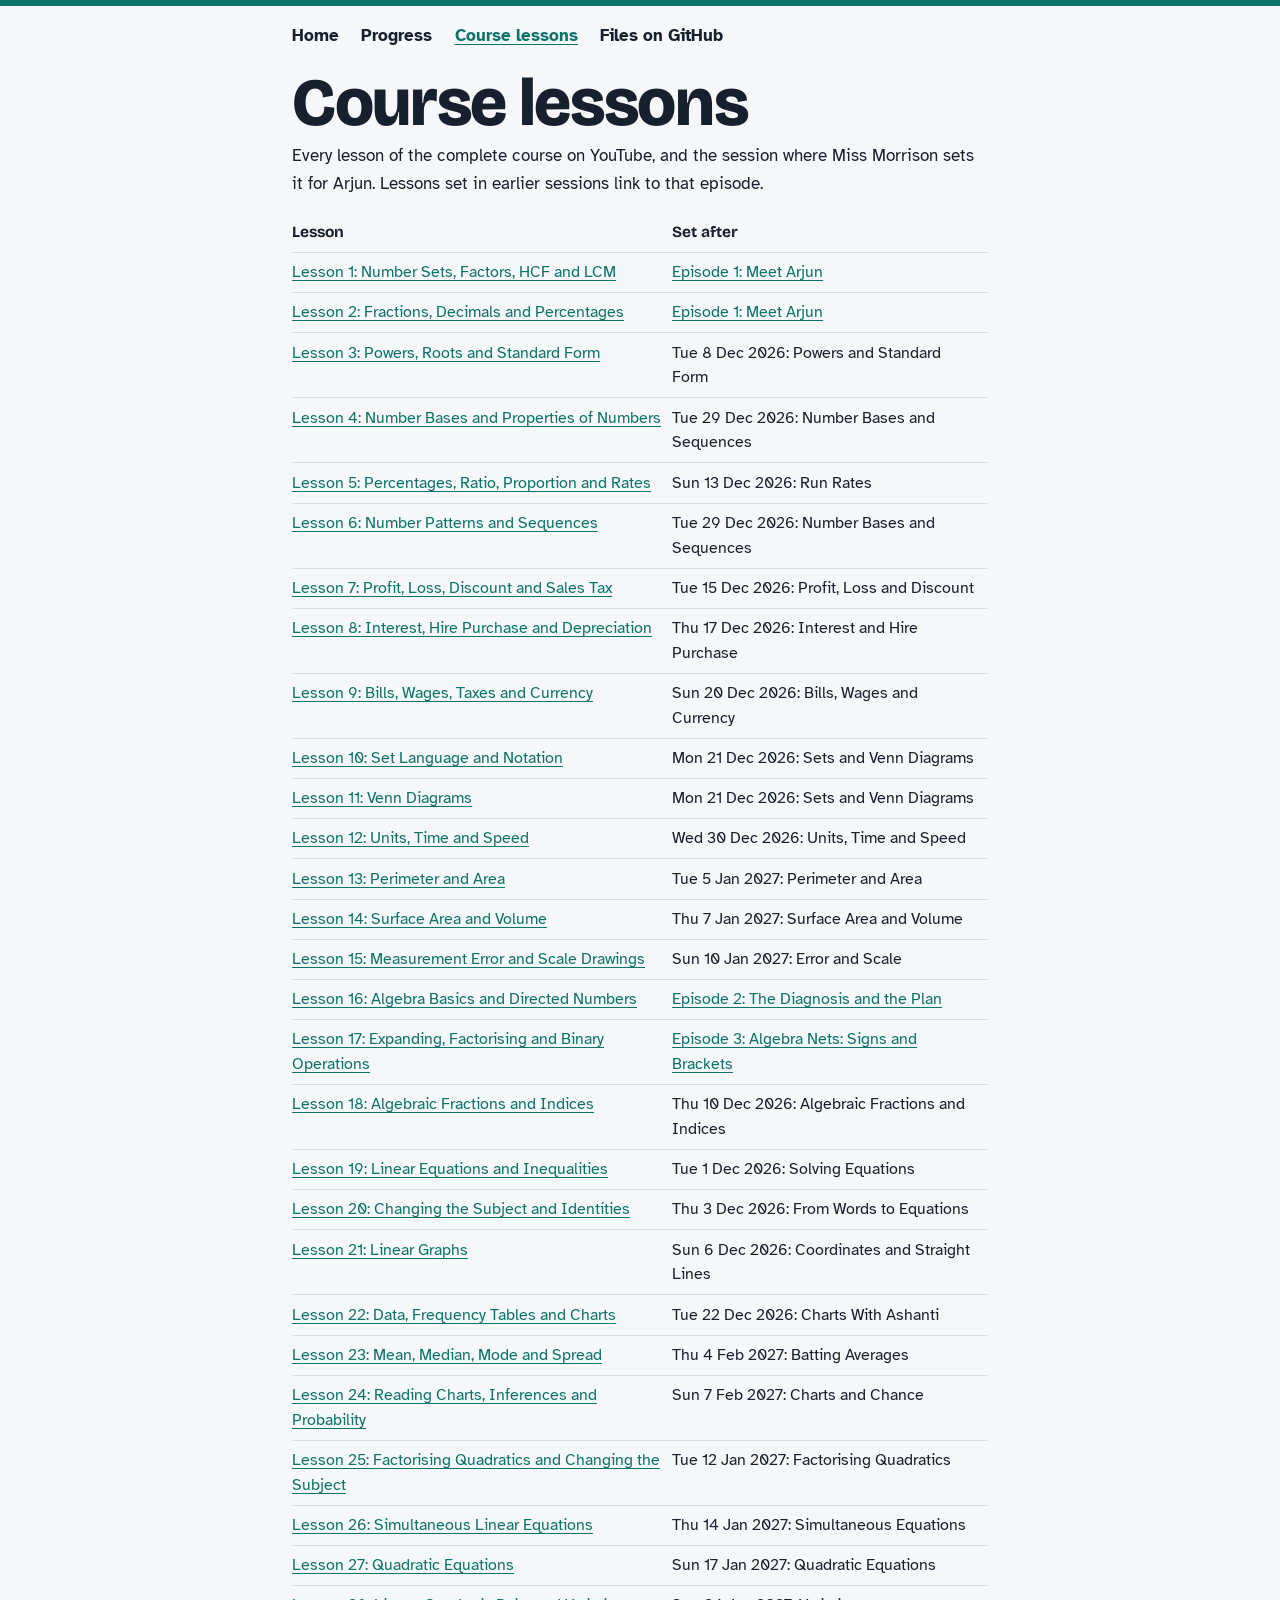
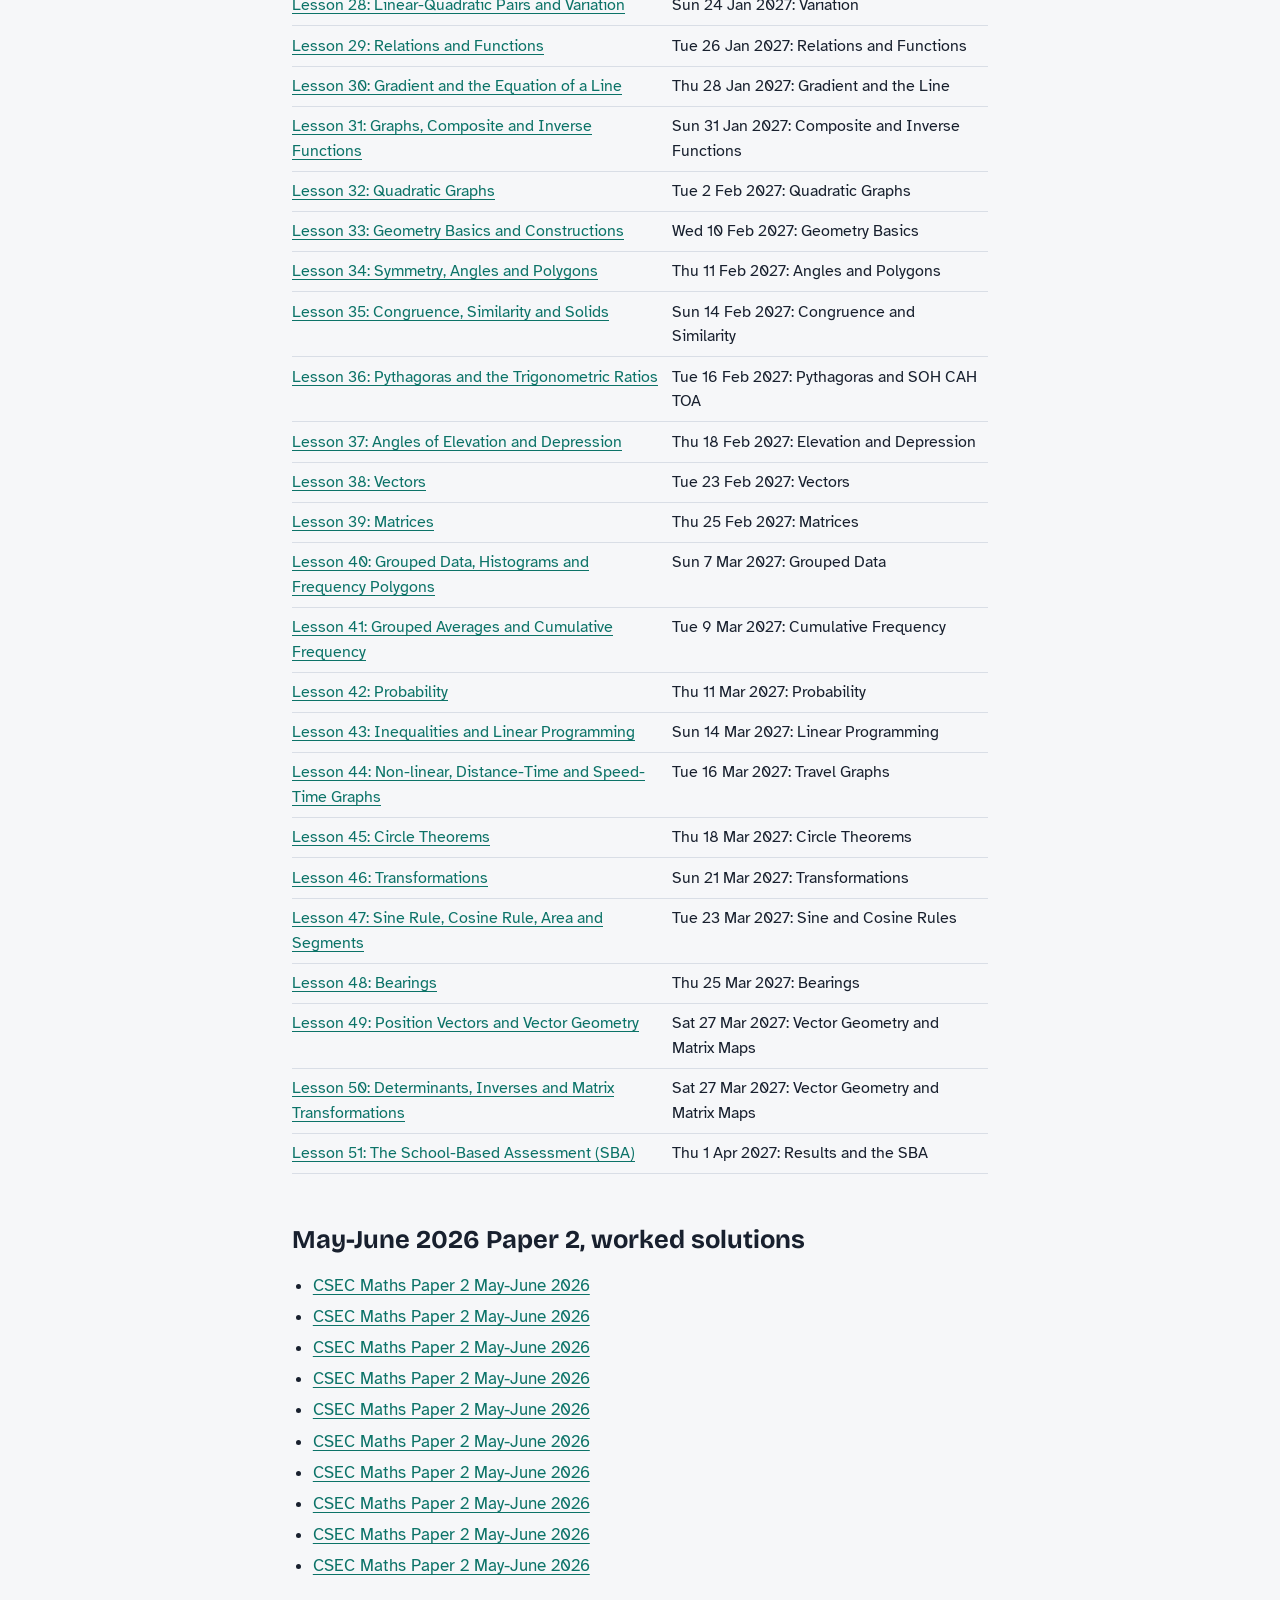
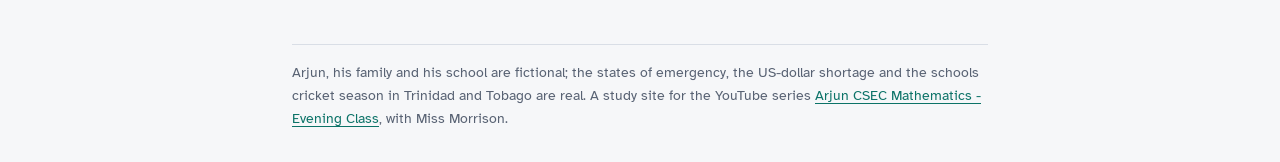
==== course.html @ dff7ee0b "Week 1: study site, episodes 1-3, question sheets, answers and corrections Co-Authored-By: Claude Op" ====
<!doctype html>
<html lang="en">
<head>
<meta charset="utf-8">
<meta name="viewport" content="width=device-width, initial-scale=1">
<title>Course lessons | Arjun Ramdeen</title>
<link rel="preconnect" href="https://fonts.googleapis.com">
<link rel="preconnect" href="https://fonts.gstatic.com" crossorigin>
<link rel="stylesheet" href="https://fonts.googleapis.com/css2?family=Atkinson+Hyperlegible:ital,wght@0,400;0,700;1,400&family=Bricolage+Grotesque:opsz,wght@12..96,600;12..96,800&family=Caveat:wght@600&display=swap">
<link rel="stylesheet" href="assets/site.css">
<style>:root { --accent: #0c7368; --accent-soft: #d9efec; }
@media (prefers-color-scheme: dark) { :root { --accent-soft: #262a33; } }</style>
</head>
<body class="top">
<div class="wrap">
<nav class="nav" aria-label="Site"><a href="index.html">Home</a><a href="index.html#road">Progress</a><a href="course.html" aria-current="page">Course lessons</a><a href="https://github.com/baughg/arjun.csec.2027.mathematics">Files on GitHub</a></nav>
<h1>Course lessons</h1>
<p>Every lesson of the complete course on YouTube, and the session where Miss Morrison sets it for Arjun. Lessons set in earlier sessions link to that episode.</p>
<table><tr><th>Lesson</th><th>Set after</th></tr>
<tr><td><a href="https://youtu.be/4TbGLOBE1W4">Lesson 1: Number Sets, Factors, HCF and LCM</a></td><td><a href="episodes/ep-01.html">Episode 1: Meet Arjun</a></td></tr>
<tr><td><a href="https://youtu.be/-sMInE3QpkY">Lesson 2: Fractions, Decimals and Percentages</a></td><td><a href="episodes/ep-01.html">Episode 1: Meet Arjun</a></td></tr>
<tr><td><a href="https://youtu.be/NlP2aVE6nc8">Lesson 3: Powers, Roots and Standard Form</a></td><td>Tue 8 Dec 2026: Powers and Standard Form</td></tr>
<tr><td><a href="https://youtu.be/EwvetPlFLZs">Lesson 4: Number Bases and Properties of Numbers</a></td><td>Tue 29 Dec 2026: Number Bases and Sequences</td></tr>
<tr><td><a href="https://youtu.be/UZWyPr8FP6A">Lesson 5: Percentages, Ratio, Proportion and Rates</a></td><td>Sun 13 Dec 2026: Run Rates</td></tr>
<tr><td><a href="https://youtu.be/-hEsmsmsu9A">Lesson 6: Number Patterns and Sequences</a></td><td>Tue 29 Dec 2026: Number Bases and Sequences</td></tr>
<tr><td><a href="https://youtu.be/UdYXzppyRr4">Lesson 7: Profit, Loss, Discount and Sales Tax</a></td><td>Tue 15 Dec 2026: Profit, Loss and Discount</td></tr>
<tr><td><a href="https://youtu.be/cupWryNkZ3k">Lesson 8: Interest, Hire Purchase and Depreciation</a></td><td>Thu 17 Dec 2026: Interest and Hire Purchase</td></tr>
<tr><td><a href="https://youtu.be/y94GaE83WGQ">Lesson 9: Bills, Wages, Taxes and Currency</a></td><td>Sun 20 Dec 2026: Bills, Wages and Currency</td></tr>
<tr><td><a href="https://youtu.be/X_YkMWZ2NMM">Lesson 10: Set Language and Notation</a></td><td>Mon 21 Dec 2026: Sets and Venn Diagrams</td></tr>
<tr><td><a href="https://youtu.be/xXwsnUObrCY">Lesson 11: Venn Diagrams</a></td><td>Mon 21 Dec 2026: Sets and Venn Diagrams</td></tr>
<tr><td><a href="https://youtu.be/fufqn0YD3iY">Lesson 12: Units, Time and Speed</a></td><td>Wed 30 Dec 2026: Units, Time and Speed</td></tr>
<tr><td><a href="https://youtu.be/HuiR5GMhMa8">Lesson 13: Perimeter and Area</a></td><td>Tue 5 Jan 2027: Perimeter and Area</td></tr>
<tr><td><a href="https://youtu.be/OoOTmwRr4HU">Lesson 14: Surface Area and Volume</a></td><td>Thu 7 Jan 2027: Surface Area and Volume</td></tr>
<tr><td><a href="https://youtu.be/UGsI-bIMFu0">Lesson 15: Measurement Error and Scale Drawings</a></td><td>Sun 10 Jan 2027: Error and Scale</td></tr>
<tr><td><a href="https://youtu.be/4-Zzax2aoyw">Lesson 16: Algebra Basics and Directed Numbers</a></td><td><a href="episodes/ep-02.html">Episode 2: The Diagnosis and the Plan</a></td></tr>
<tr><td><a href="https://youtu.be/uGooCxmFCk0">Lesson 17: Expanding, Factorising and Binary Operations</a></td><td><a href="episodes/ep-03.html">Episode 3: Algebra Nets: Signs and Brackets</a></td></tr>
<tr><td><a href="https://youtu.be/RdrYvrP3B8c">Lesson 18: Algebraic Fractions and Indices</a></td><td>Thu 10 Dec 2026: Algebraic Fractions and Indices</td></tr>
<tr><td><a href="https://youtu.be/94bKhHAmcm0">Lesson 19: Linear Equations and Inequalities</a></td><td>Tue 1 Dec 2026: Solving Equations</td></tr>
<tr><td><a href="https://youtu.be/3gPwBpdkwMA">Lesson 20: Changing the Subject and Identities</a></td><td>Thu 3 Dec 2026: From Words to Equations</td></tr>
<tr><td><a href="https://youtu.be/qVE9czSgM_A">Lesson 21: Linear Graphs</a></td><td>Sun 6 Dec 2026: Coordinates and Straight Lines</td></tr>
<tr><td><a href="https://youtu.be/QpU2pY22WXw">Lesson 22: Data, Frequency Tables and Charts</a></td><td>Tue 22 Dec 2026: Charts With Ashanti</td></tr>
<tr><td><a href="https://youtu.be/nJw788AX_fA">Lesson 23: Mean, Median, Mode and Spread</a></td><td>Thu 4 Feb 2027: Batting Averages</td></tr>
<tr><td><a href="https://youtu.be/ZWjRyQLd3ZY">Lesson 24: Reading Charts, Inferences and Probability</a></td><td>Sun 7 Feb 2027: Charts and Chance</td></tr>
<tr><td><a href="https://youtu.be/LGgN0Dso6To">Lesson 25: Factorising Quadratics and Changing the Subject</a></td><td>Tue 12 Jan 2027: Factorising Quadratics</td></tr>
<tr><td><a href="https://youtu.be/WxdUrHyGJH8">Lesson 26: Simultaneous Linear Equations</a></td><td>Thu 14 Jan 2027: Simultaneous Equations</td></tr>
<tr><td><a href="https://youtu.be/gunoKaPBnhc">Lesson 27: Quadratic Equations</a></td><td>Sun 17 Jan 2027: Quadratic Equations</td></tr>
<tr><td><a href="https://youtu.be/XQ1wW_QryIs">Lesson 28: Linear-Quadratic Pairs and Variation</a></td><td>Sun 24 Jan 2027: Variation</td></tr>
<tr><td><a href="https://youtu.be/JBk09IVM034">Lesson 29: Relations and Functions</a></td><td>Tue 26 Jan 2027: Relations and Functions</td></tr>
<tr><td><a href="https://youtu.be/QpE2GsDDZIY">Lesson 30: Gradient and the Equation of a Line</a></td><td>Thu 28 Jan 2027: Gradient and the Line</td></tr>
<tr><td><a href="https://youtu.be/xxKrayTIXxk">Lesson 31: Graphs, Composite and Inverse Functions</a></td><td>Sun 31 Jan 2027: Composite and Inverse Functions</td></tr>
<tr><td><a href="https://youtu.be/w9Z3gyn5f9Y">Lesson 32: Quadratic Graphs</a></td><td>Tue 2 Feb 2027: Quadratic Graphs</td></tr>
<tr><td><a href="https://youtu.be/ynxkZb6mLgY">Lesson 33: Geometry Basics and Constructions</a></td><td>Wed 10 Feb 2027: Geometry Basics</td></tr>
<tr><td><a href="https://youtu.be/pEYXm2aI_kE">Lesson 34: Symmetry, Angles and Polygons</a></td><td>Thu 11 Feb 2027: Angles and Polygons</td></tr>
<tr><td><a href="https://youtu.be/V5wwWWcCDH0">Lesson 35: Congruence, Similarity and Solids</a></td><td>Sun 14 Feb 2027: Congruence and Similarity</td></tr>
<tr><td><a href="https://youtu.be/U-PAJnl_0XQ">Lesson 36: Pythagoras and the Trigonometric Ratios</a></td><td>Tue 16 Feb 2027: Pythagoras and SOH CAH TOA</td></tr>
<tr><td><a href="https://youtu.be/X-Q8E8dVgYo">Lesson 37: Angles of Elevation and Depression</a></td><td>Thu 18 Feb 2027: Elevation and Depression</td></tr>
<tr><td><a href="https://youtu.be/C__YDLQX4pM">Lesson 38: Vectors</a></td><td>Tue 23 Feb 2027: Vectors</td></tr>
<tr><td><a href="https://youtu.be/9R8lv8D24eE">Lesson 39: Matrices</a></td><td>Thu 25 Feb 2027: Matrices</td></tr>
<tr><td><a href="https://youtu.be/PABhkYTqZEQ">Lesson 40: Grouped Data, Histograms and Frequency Polygons</a></td><td>Sun 7 Mar 2027: Grouped Data</td></tr>
<tr><td><a href="https://youtu.be/0GwjTHONLjQ">Lesson 41: Grouped Averages and Cumulative Frequency</a></td><td>Tue 9 Mar 2027: Cumulative Frequency</td></tr>
<tr><td><a href="https://youtu.be/IqUvmuZiPwQ">Lesson 42: Probability</a></td><td>Thu 11 Mar 2027: Probability</td></tr>
<tr><td><a href="https://youtu.be/D7ScF8Ida-E">Lesson 43: Inequalities and Linear Programming</a></td><td>Sun 14 Mar 2027: Linear Programming</td></tr>
<tr><td><a href="https://youtu.be/zKPtgSkFG1Y">Lesson 44: Non-linear, Distance-Time and Speed-Time Graphs</a></td><td>Tue 16 Mar 2027: Travel Graphs</td></tr>
<tr><td><a href="https://youtu.be/JeBlvEZcjTk">Lesson 45: Circle Theorems</a></td><td>Thu 18 Mar 2027: Circle Theorems</td></tr>
<tr><td><a href="https://youtu.be/EekqIgsmKDE">Lesson 46: Transformations</a></td><td>Sun 21 Mar 2027: Transformations</td></tr>
<tr><td><a href="https://youtu.be/DItgl2_wCZo">Lesson 47: Sine Rule, Cosine Rule, Area and Segments</a></td><td>Tue 23 Mar 2027: Sine and Cosine Rules</td></tr>
<tr><td><a href="https://youtu.be/0aiWkfwkAJo">Lesson 48: Bearings</a></td><td>Thu 25 Mar 2027: Bearings</td></tr>
<tr><td><a href="https://youtu.be/EW5zbJ-vrRg">Lesson 49: Position Vectors and Vector Geometry</a></td><td>Sat 27 Mar 2027: Vector Geometry and Matrix Maps</td></tr>
<tr><td><a href="https://youtu.be/csuFlkZ1Huk">Lesson 50: Determinants, Inverses and Matrix Transformations</a></td><td>Sat 27 Mar 2027: Vector Geometry and Matrix Maps</td></tr>
<tr><td><a href="https://youtu.be/NNbPpdOEgXk">Lesson 51: The School-Based Assessment (SBA)</a></td><td>Thu 1 Apr 2027: Results and the SBA</td></tr>
</table>
<h2>May-June 2026 Paper 2, worked solutions</h2><ul><li><a href="https://youtu.be/rTIMwh29Wcc">CSEC Maths Paper 2 May-June 2026</a></li><li><a href="https://youtu.be/x7BOBFCplCQ">CSEC Maths Paper 2 May-June 2026</a></li><li><a href="https://youtu.be/JXQcQrXpl8U">CSEC Maths Paper 2 May-June 2026</a></li><li><a href="https://youtu.be/9PjaBzKTe7o">CSEC Maths Paper 2 May-June 2026</a></li><li><a href="https://youtu.be/1kuU0Pov0dg">CSEC Maths Paper 2 May-June 2026</a></li><li><a href="https://youtu.be/zVfCmP1AMRI">CSEC Maths Paper 2 May-June 2026</a></li><li><a href="https://youtu.be/c2-aRJSc5HM">CSEC Maths Paper 2 May-June 2026</a></li><li><a href="https://youtu.be/SbnsQZdtHkI">CSEC Maths Paper 2 May-June 2026</a></li><li><a href="https://youtu.be/-dh3WE-8pn8">CSEC Maths Paper 2 May-June 2026</a></li><li><a href="https://youtu.be/EoWoKQRGbsI">CSEC Maths Paper 2 May-June 2026</a></li></ul>
<footer>Arjun, his family and his school are fictional; the states of emergency, the US-dollar shortage and the schools cricket season in Trinidad and Tobago are real. A study site for the YouTube series <a href="https://www.youtube.com/playlist?list=PLBsG3tuxOrZE">Arjun CSEC Mathematics - Evening Class</a>, with Miss Morrison.</footer>
</div>
</body>
</html>
---- assets/site.css ----
:root {
  --ink: #18202e;
  --muted: #586273;
  --paper: #f6f7f9;
  --card: #ffffff;
  --rule: #d9dee6;
  --red: #c4162c;
  --accent: #a82c62;
  --accent-soft: #f6e1ea;
  --measure: 46rem;
}
@media (prefers-color-scheme: dark) {
  :root {
    --ink: #e8ebf0;
    --muted: #a3adbb;
    --paper: #141922;
    --card: #1c2330;
    --rule: #2e3746;
    --red: #ff7183;
    --accent-soft: #2a2230;
  }
}
* { box-sizing: border-box; }
html { -webkit-text-size-adjust: 100%; }
body {
  margin: 0;
  background: var(--paper);
  color: var(--ink);
  font: 1.0625rem/1.6 "Atkinson Hyperlegible", system-ui, sans-serif;
}
a { color: var(--accent); text-underline-offset: 0.18em; }
a:focus-visible, summary:focus-visible { outline: 3px solid var(--accent); outline-offset: 3px; border-radius: 2px; }
h1, h2, h3 { font-family: "Bricolage Grotesque", system-ui, sans-serif; line-height: 1.15; margin: 0; }
h1 { font-size: clamp(2.4rem, 7vw, 4.2rem); font-weight: 800; letter-spacing: -0.02em; }
h2 { font-size: 1.6rem; font-weight: 700; margin: 3.2rem 0 1rem; }
h3 { font-size: 1.15rem; font-weight: 700; margin: 1.6rem 0 0.4rem; }
p { margin: 0 0 1rem; }
ul, ol { padding-left: 1.3rem; }
li { margin: 0.25rem 0; }

.wrap { max-width: var(--measure); margin: 0 auto; padding: 0 1.25rem; }
.top { border-top: 6px solid var(--accent); }
.nav { display: flex; flex-wrap: wrap; gap: 0.4rem 1.4rem; padding: 1rem 0; font-weight: 700; }
.nav a { color: var(--ink); text-decoration: none; }
.nav a:hover, .nav a[aria-current] { color: var(--accent); text-decoration: underline; }

/* home hero: the student, then the cover from the YouTube playlist */
.hero { padding: 1.5rem 0 0.5rem; }
.hero .who { font-size: 1.2rem; color: var(--muted); max-width: 38rem; margin-top: 0.8rem; }
.hero img { width: 100%; height: auto; display: block; border-radius: 6px; margin: 1.6rem 0 1.2rem; }
.goal { font-size: 1.15rem; border-left: 4px solid var(--accent); padding-left: 0.9rem; }
.links { display: flex; flex-wrap: wrap; gap: 0.75rem; margin: 1.2rem 0 0; }
.button {
  display: inline-block; padding: 0.6rem 1rem; border-radius: 6px; font-weight: 700; text-decoration: none;
  background: var(--accent); color: #fff;
}
.button.quiet { background: transparent; color: var(--accent); box-shadow: inset 0 0 0 2px var(--accent); }

/* Miss Morrison's red pen */
.note {
  font-family: "Caveat", cursive; font-size: 1.7rem; line-height: 1.2; color: var(--red);
  margin: 1.2rem 0; transform: rotate(-0.6deg);
}
.note::after { content: " (Miss M)"; font-size: 1.2rem; }

/* the road: every session, oldest first, to the exam */
.status { font-size: 1.15rem; }
.road { list-style: none; padding: 0; margin: 1.5rem 0 0; position: relative; }
.road::before {
  content: ""; position: absolute; left: 0.55rem; top: 0.6rem; bottom: 0.6rem; width: 3px; background: var(--rule);
}
.road li { position: relative; padding: 0 0 1.1rem 2.4rem; margin: 0; }
.road li::before {
  content: ""; position: absolute; left: 0.12rem; top: 0.35rem; width: 0.9rem; height: 0.9rem; border-radius: 50%;
  background: var(--paper); border: 3px solid var(--rule);
}
.road li.done::before { background: var(--accent); border-color: var(--accent); }
.road li.done::after {
  content: ""; position: absolute; left: 0.55rem; top: -1rem; height: calc(100% + 0.2rem); width: 3px;
  background: var(--accent); z-index: -1;
}
.road li.next::before { border-color: var(--accent); }
.road li.phase { padding-top: 1rem; }
.road li.phase::before { display: none; }
.road li.phase h3 { margin: 0; color: var(--muted); font-size: 1rem; }
.road li.exam::before { width: 1.4rem; height: 1.4rem; left: -0.12rem; background: var(--ink); border-color: var(--ink); border-radius: 3px; }
.road .when { color: var(--muted); font-size: 0.95rem; }
.road .title { font-weight: 700; }
.road .focus { color: var(--muted); font-size: 0.95rem; }
.road .tag {
  display: inline-block; font-size: 0.8rem; font-weight: 700; padding: 0.05rem 0.45rem; border-radius: 4px;
  background: var(--accent-soft); color: var(--accent); margin-left: 0.3rem;
}
.road .note { font-size: 1.35rem; margin: 0.2rem 0 0; }
.road .note::after { content: ""; }
.road details { margin: 0; }
.road summary { cursor: pointer; color: var(--accent); font-weight: 700; padding: 0.2rem 0 1rem 2.4rem; }

/* skill profile */
.skills { display: grid; grid-template-columns: minmax(9rem, 14rem) 1fr; gap: 0.35rem 1rem; align-items: center; }
.skills .name { font-size: 0.95rem; }
.bar { position: relative; height: 1.1rem; background: var(--rule); border-radius: 3px; }
.bar span { position: absolute; inset: 0 auto 0 0; background: var(--accent); border-radius: 3px; }
.bar.below span { background: var(--muted); }
.bar.notyet span { background: repeating-linear-gradient(45deg, var(--muted) 0 4px, transparent 4px 8px); }
.bar .target { position: absolute; top: -0.25rem; bottom: -0.25rem; width: 2px; background: var(--ink); }
.bar b { position: absolute; right: 0.3rem; top: -0.1rem; font-size: 0.8rem; color: var(--ink); }
.legend { color: var(--muted); font-size: 0.9rem; margin-top: 0.8rem; }

.weak { border-top: 1px solid var(--rule); padding-top: 0.8rem; margin-top: 1rem; }
.weak .evidence { color: var(--muted); }

/* episode pages */
.video { position: relative; aspect-ratio: 16 / 9; margin: 1.4rem 0 0.6rem; background: #000; border-radius: 6px; overflow: hidden; }
.video iframe { position: absolute; inset: 0; width: 100%; height: 100%; border: 0; }
.sheets { list-style: none; padding: 0; display: grid; gap: 0.8rem; }
.sheets li { background: var(--card); border: 1px solid var(--rule); border-radius: 6px; padding: 0.9rem 1rem; margin: 0; }
.sheets a { font-weight: 700; font-size: 1.1rem; }
.sheets p { margin: 0.2rem 0 0; color: var(--muted); }
.lessons { list-style: none; padding: 0; }
.lessons li { padding: 0.7rem 0; border-bottom: 1px solid var(--rule); margin: 0; }
.lessons .why { display: block; color: var(--muted); font-size: 0.95rem; }
.pager { display: flex; justify-content: space-between; gap: 1rem; margin: 3rem 0 0; padding-top: 1rem; border-top: 1px solid var(--rule); }

table { border-collapse: collapse; width: 100%; font-size: 0.97rem; }
th, td { text-align: left; padding: 0.45rem 0.5rem 0.45rem 0; border-bottom: 1px solid var(--rule); vertical-align: top; }
th { font-family: "Bricolage Grotesque", system-ui, sans-serif; }
td.n { width: 3rem; color: var(--muted); }

footer { color: var(--muted); font-size: 0.9rem; margin: 4rem 0 2rem; border-top: 1px solid var(--rule); padding-top: 1rem; }

@media (max-width: 34rem) {
  .skills { grid-template-columns: 1fr; gap: 0.15rem; }
  .skills .bar { margin-bottom: 0.5rem; }
}
@media (prefers-reduced-motion: reduce) { * { scroll-behavior: auto !important; } }
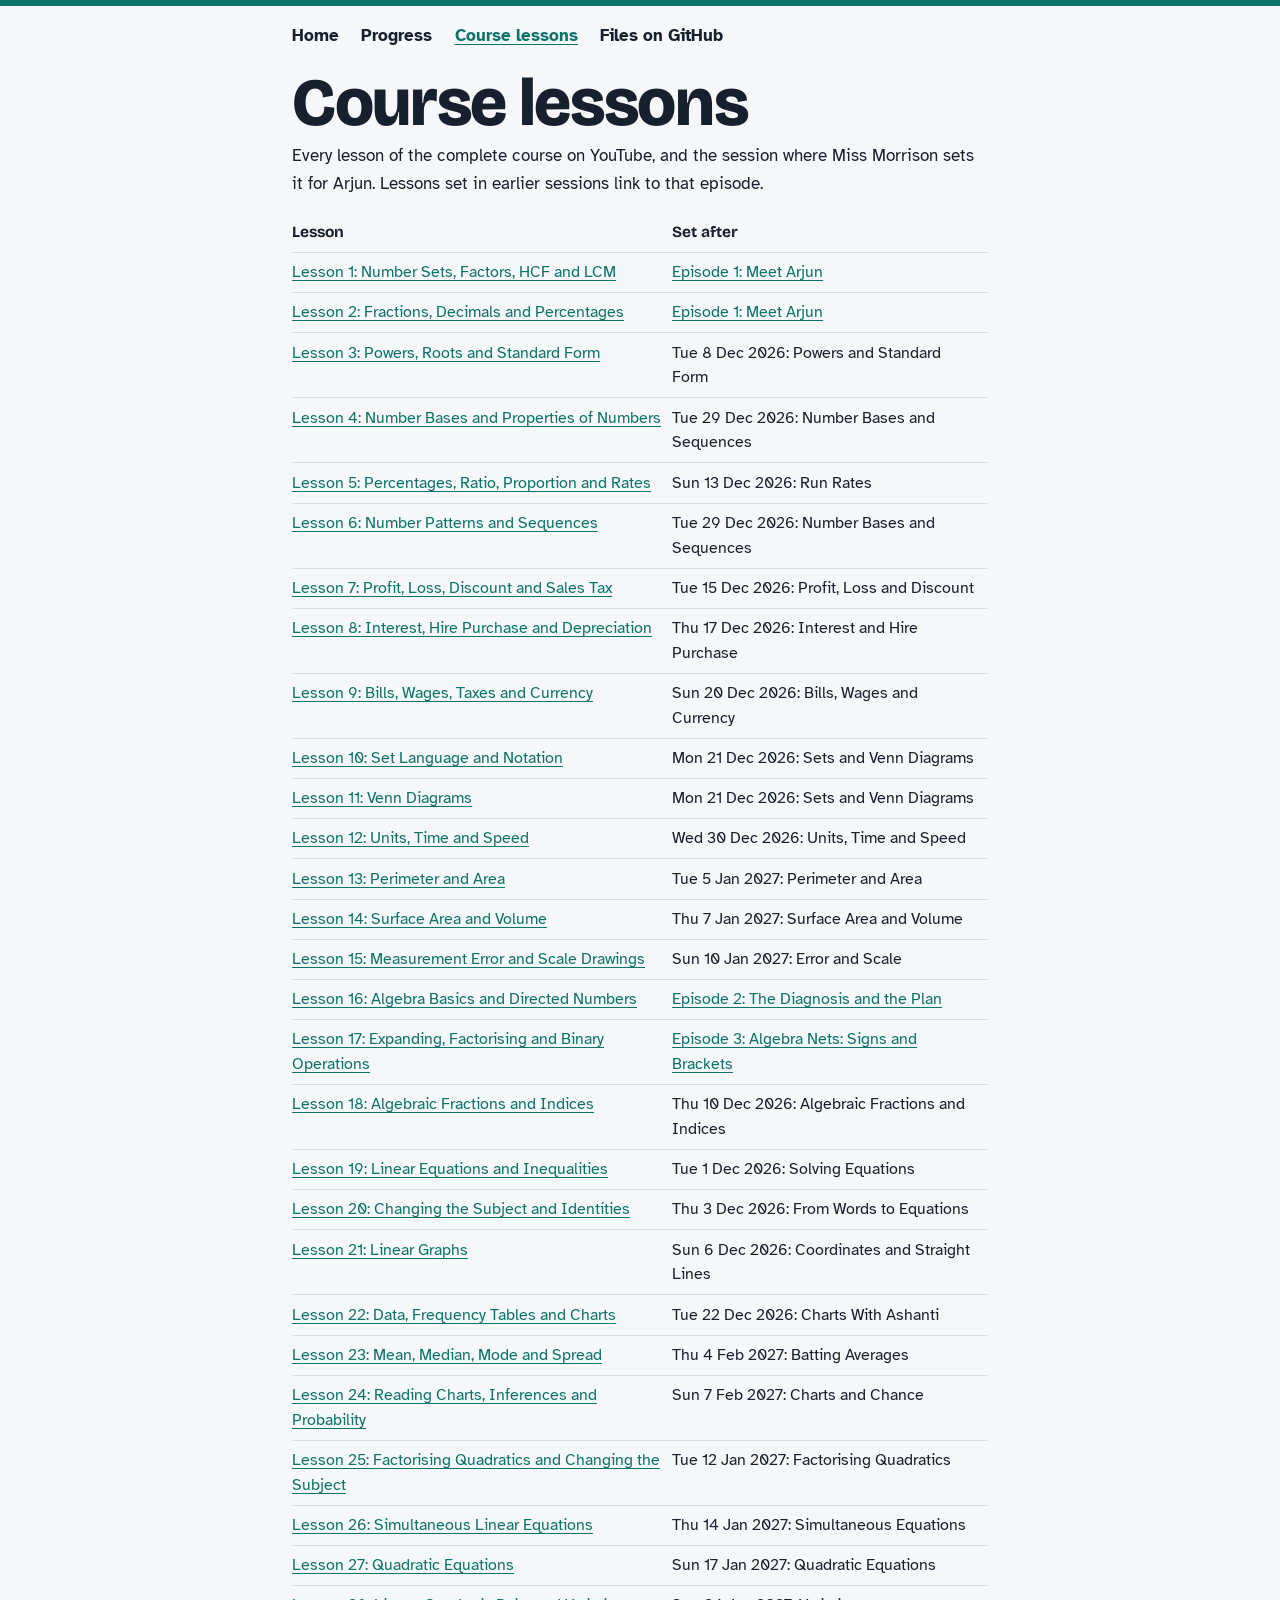
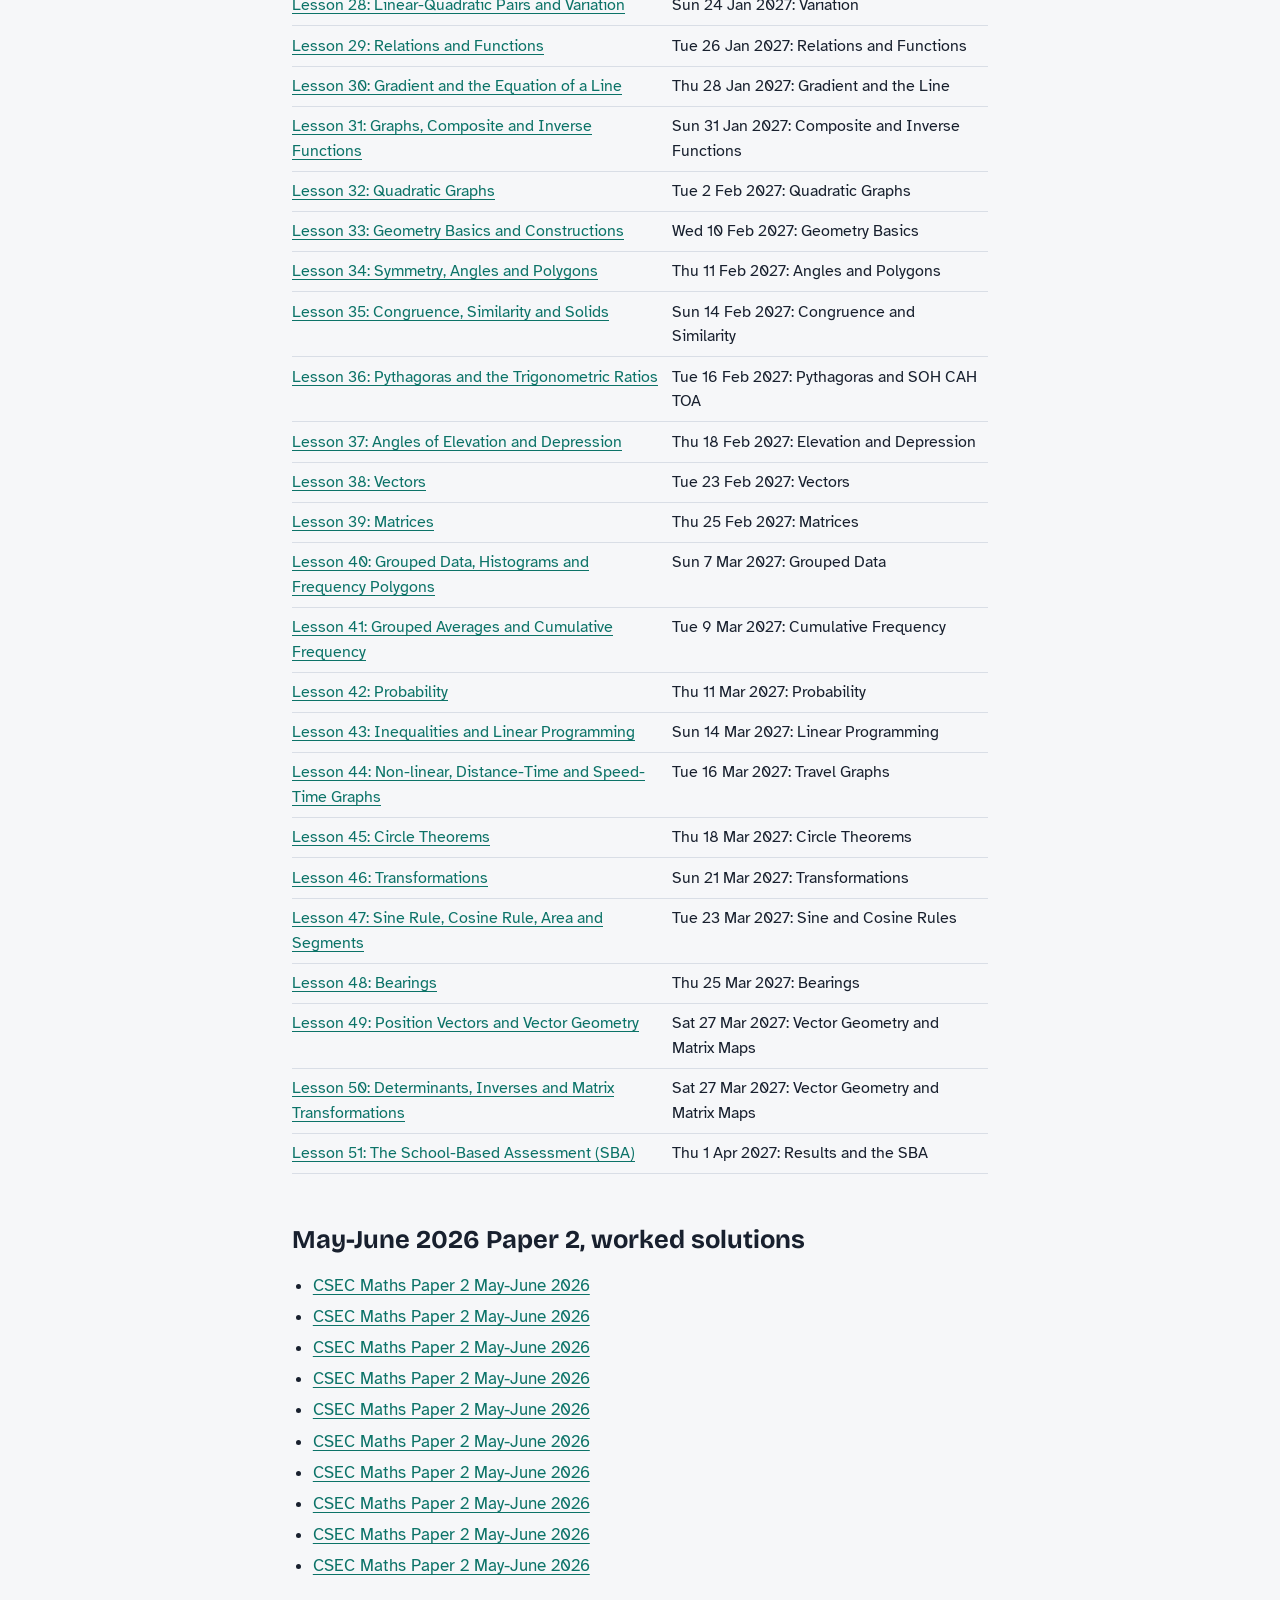
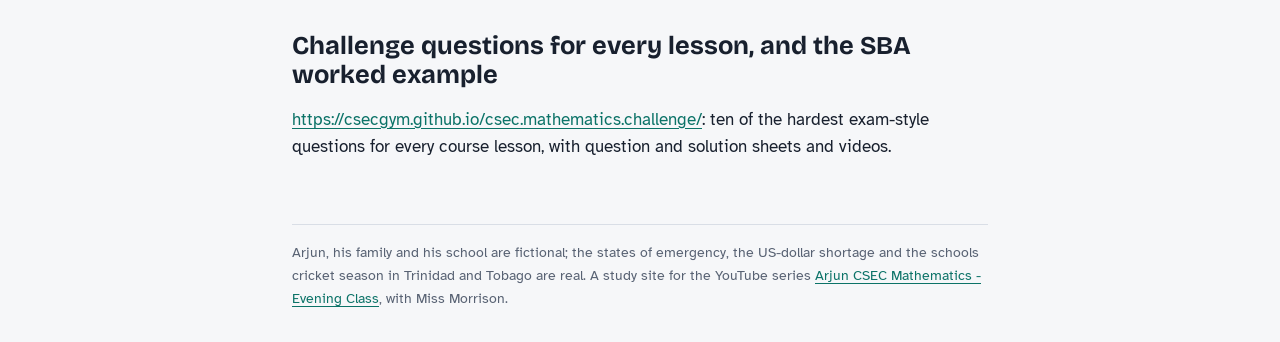
==== commit 4e89f2be: "Link the challenge questions site Co-Authored-By: Claude Opus 5.5 <noreply@anthropic.com>" ====
--- a/course.html
+++ b/course.html
@@ -10,10 +10,11 @@
 <link rel="stylesheet" href="assets/site.css">
 <style>:root { --accent: #0c7368; --accent-soft: #d9efec; }
 @media (prefers-color-scheme: dark) { :root { --accent-soft: #262a33; } }</style>
+<script data-goatcounter="https://csecgym-arjun.goatcounter.com/count" async src="https://gc.zgo.at/count.js"></script>
 </head>
 <body class="top">
 <div class="wrap">
-<nav class="nav" aria-label="Site"><a href="index.html">Home</a><a href="index.html#road">Progress</a><a href="course.html" aria-current="page">Course lessons</a><a href="https://github.com/baughg/arjun.csec.2027.mathematics">Files on GitHub</a></nav>
+<nav class="nav" aria-label="Site"><a href="index.html">Home</a><a href="index.html#road">Progress</a><a href="course.html" aria-current="page">Course lessons</a><a href="https://github.com/csecgym/arjun.csec.2027.mathematics">Files on GitHub</a></nav>
 <h1>Course lessons</h1>
 <p>Every lesson of the complete course on YouTube, and the session where Miss Morrison sets it for Arjun. Lessons set in earlier sessions link to that episode.</p>
 <table><tr><th>Lesson</th><th>Set after</th></tr>
@@ -70,6 +71,7 @@
 <tr><td><a href="https://youtu.be/NNbPpdOEgXk">Lesson 51: The School-Based Assessment (SBA)</a></td><td>Thu 1 Apr 2027: Results and the SBA</td></tr>
 </table>
 <h2>May-June 2026 Paper 2, worked solutions</h2><ul><li><a href="https://youtu.be/rTIMwh29Wcc">CSEC Maths Paper 2 May-June 2026</a></li><li><a href="https://youtu.be/x7BOBFCplCQ">CSEC Maths Paper 2 May-June 2026</a></li><li><a href="https://youtu.be/JXQcQrXpl8U">CSEC Maths Paper 2 May-June 2026</a></li><li><a href="https://youtu.be/9PjaBzKTe7o">CSEC Maths Paper 2 May-June 2026</a></li><li><a href="https://youtu.be/1kuU0Pov0dg">CSEC Maths Paper 2 May-June 2026</a></li><li><a href="https://youtu.be/zVfCmP1AMRI">CSEC Maths Paper 2 May-June 2026</a></li><li><a href="https://youtu.be/c2-aRJSc5HM">CSEC Maths Paper 2 May-June 2026</a></li><li><a href="https://youtu.be/SbnsQZdtHkI">CSEC Maths Paper 2 May-June 2026</a></li><li><a href="https://youtu.be/-dh3WE-8pn8">CSEC Maths Paper 2 May-June 2026</a></li><li><a href="https://youtu.be/EoWoKQRGbsI">CSEC Maths Paper 2 May-June 2026</a></li></ul>
+<h2>Challenge questions for every lesson, and the SBA worked example</h2><p><a href="https://csecgym.github.io/csec.mathematics.challenge/">https://csecgym.github.io/csec.mathematics.challenge/</a>: ten of the hardest exam-style questions for every course lesson, with question and solution sheets and videos.</p>
 <footer>Arjun, his family and his school are fictional; the states of emergency, the US-dollar shortage and the schools cricket season in Trinidad and Tobago are real. A study site for the YouTube series <a href="https://www.youtube.com/playlist?list=PLBsG3tuxOrZE">Arjun CSEC Mathematics - Evening Class</a>, with Miss Morrison.</footer>
 </div>
 </body>
